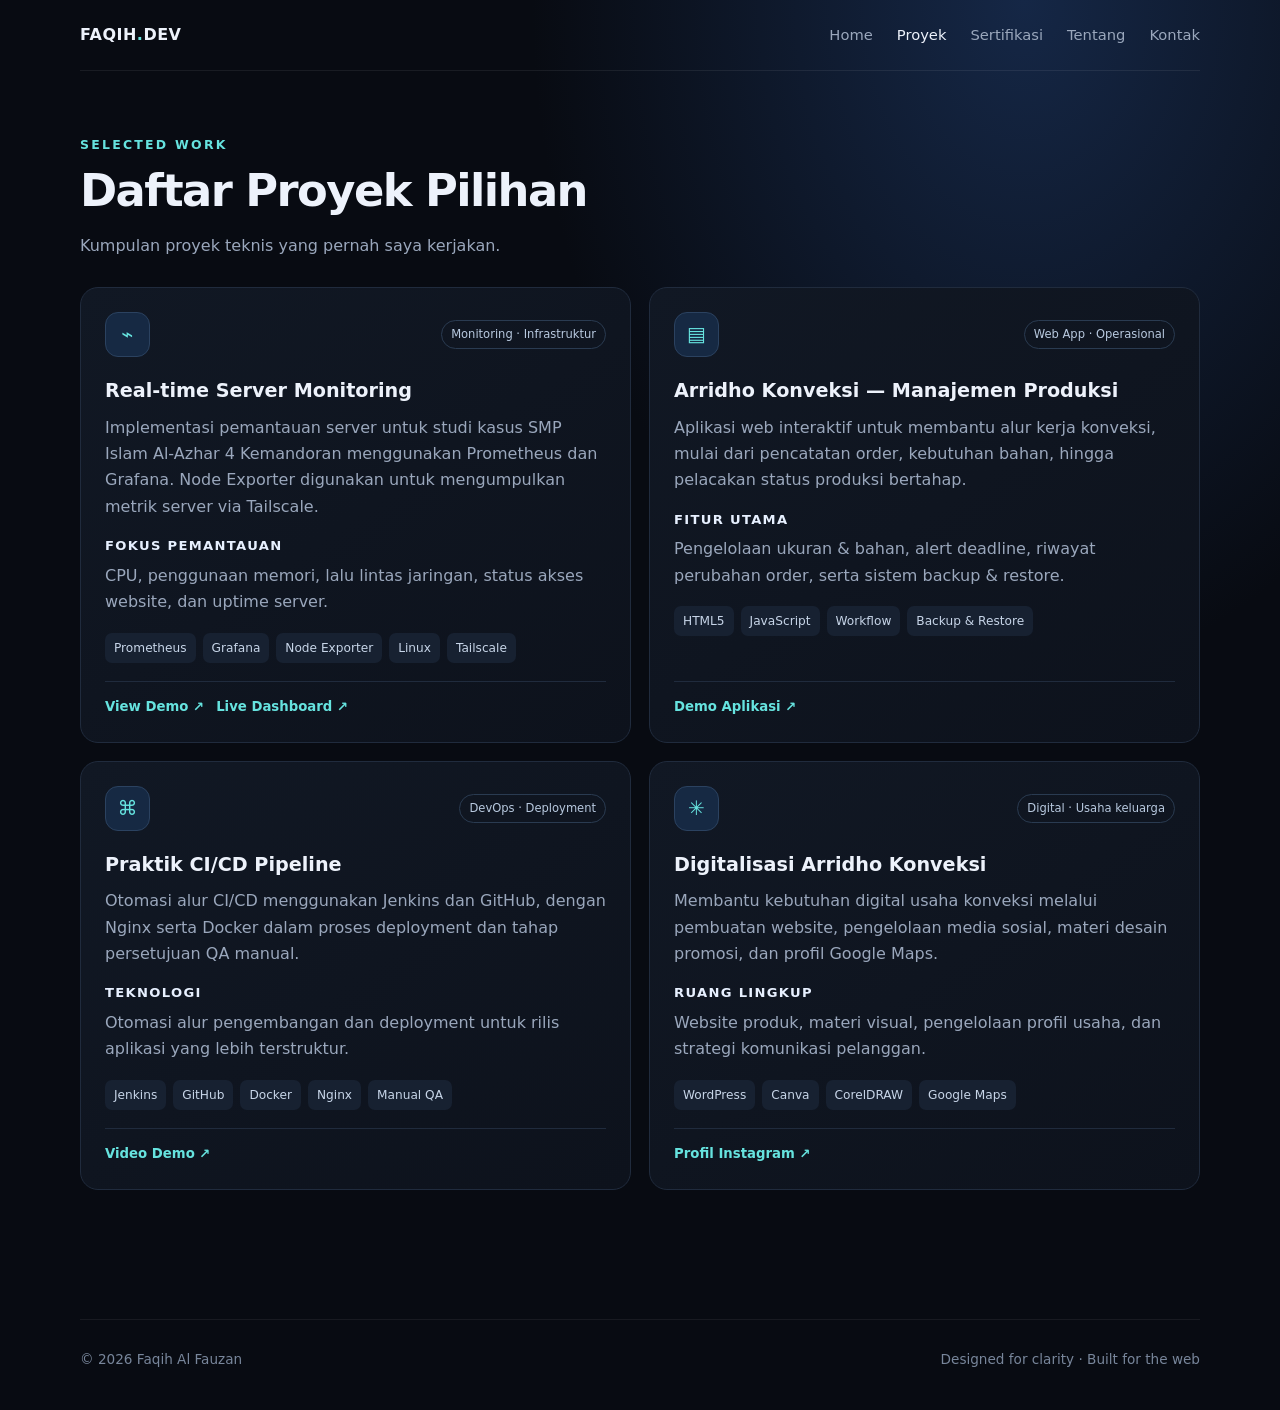
==== proyek.html @ d1272dd0 "first" ====
<!DOCTYPE html>
<html lang="id">
<head>
  <meta charset="UTF-8">
  <meta name="viewport" content="width=device-width, initial-scale=1.0">
  <title>Proyek — Faqih Al Fauzan</title>
  <link rel="stylesheet" href="style.css">
</head>
<body>
  <header class="wrap nav">
    <a class="brand" href="index.html">FAQIH<span>.</span>DEV</a>
    <nav class="navlinks">
      <a href="index.html">Home</a>
      <a href="proyek.html" style="color:var(--text);">Proyek</a>
      <a href="sertifikasi.html">Sertifikasi</a>
      <a href="index.html#tentang">Tentang</a>
      <a href="index.html#kontak">Kontak</a>
    </nav>
  </header>

  <main>
    <section class="section" id="proyek">
      <div class="wrap">
        <div class="section-head">
          <div class="kicker">Selected work</div>
          <h2>Daftar Proyek Pilihan</h2>
          <p>Kumpulan proyek teknis yang pernah saya kerjakan.</p>
        </div>
    <div class="grid">
      
      <article class="card">
        <div>
          <div class="card-top"><div class="iconbox">⌁</div><span class="tag">Monitoring · Infrastruktur</span></div>
          <h3>Real-time Server Monitoring</h3>
          <p>Implementasi pemantauan server untuk studi kasus SMP Islam Al-Azhar 4 Kemandoran menggunakan Prometheus dan Grafana. Node Exporter digunakan untuk mengumpulkan metrik server via Tailscale.</p>
          <div class="smalltitle">Fokus pemantauan</div>
          <p>CPU, penggunaan memori, lalu lintas jaringan, status akses website, dan uptime server.</p>
          <div class="tags"><span>Prometheus</span><span>Grafana</span><span>Node Exporter</span><span>Linux</span><span>Tailscale</span></div>
        </div>
        <div class="card-links">
          <a href="https://drive.google.com/file/d/1mEZrqIJ8GCMgLV-bnpQDoj_qxRdsIMr1/view" target="_blank">View Demo ↗</a>
          <a href="https://monitoring-server-alazhar4.cloud/dashboard/snapshot/jkQt5wFIuO4QXgEPCrFaNRKkNQijCdb3" target="_blank">Live Dashboard ↗</a>
        </div>
      </article>

      <article class="card">
        <div>
          <div class="card-top"><div class="iconbox">▤</div><span class="tag">Web App · Operasional</span></div>
          <h3>Arridho Konveksi — Manajemen Produksi</h3>
          <p>Aplikasi web interaktif untuk membantu alur kerja konveksi, mulai dari pencatatan order, kebutuhan bahan, hingga pelacakan status produksi bertahap.</p>
          <div class="smalltitle">Fitur utama</div>
          <p>Pengelolaan ukuran & bahan, alert deadline, riwayat perubahan order, serta sistem backup & restore.</p>
          <div class="tags"><span>HTML5</span><span>JavaScript</span><span>Workflow</span><span>Backup &amp; Restore</span></div>
        </div>
        <div class="card-links">
          <a href="https://arridhokonveksi.netlify.app/" target="_blank">Demo Aplikasi ↗</a>
        </div>
      </article>

      <article class="card">
        <div>
          <div class="card-top"><div class="iconbox">⌘</div><span class="tag">DevOps · Deployment</span></div>
          <h3>Praktik CI/CD Pipeline</h3>
          <p>Otomasi alur CI/CD menggunakan Jenkins dan GitHub, dengan Nginx serta Docker dalam proses deployment dan tahap persetujuan QA manual.</p>
          <div class="smalltitle">Teknologi</div>
          <p>Otomasi alur pengembangan dan deployment untuk rilis aplikasi yang lebih terstruktur.</p>
          <div class="tags"><span>Jenkins</span><span>GitHub</span><span>Docker</span><span>Nginx</span><span>Manual QA</span></div>
        </div>
        <div class="card-links">
          <a href="https://drive.google.com/file/d/1n6iSbP3Xh1uCx96jdlHXwXxUSgH8oL_4/view" target="_blank">Video Demo ↗</a>
        </div>
      </article>

      <article class="card">
        <div>
          <div class="card-top"><div class="iconbox">✳</div><span class="tag">Digital · Usaha keluarga</span></div>
          <h3>Digitalisasi Arridho Konveksi</h3>
          <p>Membantu kebutuhan digital usaha konveksi melalui pembuatan website, pengelolaan media sosial, materi desain promosi, dan profil Google Maps.</p>
          <div class="smalltitle">Ruang lingkup</div>
          <p>Website produk, materi visual, pengelolaan profil usaha, dan strategi komunikasi pelanggan.</p>
          <div class="tags"><span>WordPress</span><span>Canva</span><span>CorelDRAW</span><span>Google Maps</span></div>
        </div>
        <div class="card-links">
          <a href="https://www.instagram.com/ard_konveksi/" target="_blank">Profil Instagram ↗</a>
        </div>
      </article>

    </div>
  </div>
</section>
        <div class="grid">
          <!-- Kode kartu-kartu proyek kamu -->
        </div>
      </div>
    </section>
  </main>

  <footer class="wrap footer">
    <span>© <span id="year"></span> Faqih Al Fauzan</span>
    <span>Designed for clarity · Built for the web</span>
  </footer>
  <script src="script.js"></script>
</body>
</html>
---- style.css ----
:root{
  --bg:#080b12;
  --panel:#101622;
  --panel2:#0c111b;
  --text:#edf2fb;
  --muted:#9aa7bc;
  --line:#202b3d;
  --blue:#6ea8fe;
  --cyan:#66e3df;
  --green:#9af0bd;
  --max:1120px;
}

*{
  box-sizing:border-box;
}

html{
  scroll-behavior:smooth;
}

body{
  margin:0;
  background:radial-gradient(ellipse at 80% 0%,#152746 0,transparent 34%),var(--bg);
  color:var(--text);
  font-family:Inter,ui-sans-serif,system-ui,-apple-system,BlinkMacSystemFont,"Segoe UI",sans-serif;
  line-height:1.65;
}

a{
  color:inherit;
  text-decoration:none;
}

.wrap{
  width:min(var(--max),calc(100% - 40px));
  margin:auto;
}

.nav{
  display:flex;
  align-items:center;
  justify-content:space-between;
  padding:22px 0;
  border-bottom:1px solid #ffffff12;
}

.brand{
  font-weight:800;
  letter-spacing:.03em;
}

.brand span{
  color:var(--cyan);
}

.navlinks{
  display:flex;
  gap:24px;
  color:var(--muted);
  font-size:.92rem;
}

.navlinks a:hover{
  color:var(--text);
}

.hero{
  padding:92px 0 70px;
  display:grid;
  grid-template-columns:1.25fr .75fr;
  gap:55px;
  align-items:center;
}

.eyebrow{
  display:inline-flex;
  gap:9px;
  align-items:center;
  padding:7px 12px;
  border:1px solid #2c4763;
  background:#0c1b2b;
  border-radius:99px;
  color:#b9d8ff;
  font-size:.8rem;
  margin-bottom:15px;
}

.dot{
  width:7px;
  height:7px;
  border-radius:50%;
  background:var(--green);
  box-shadow:0 0 14px #9af0bd;
}

.profile-avatar{
  width:90px;
  height:90px;
  border-radius:50%;
  object-fit:cover;
  border:2px solid var(--cyan);
  box-shadow:0 0 20px rgba(102,227,223,.2);
  display:block;
  margin-bottom:15px;
}

.hero h1{
  font-size:clamp(2.8rem,6vw,5.2rem);
  line-height:1.03;
  letter-spacing:-.055em;
  margin:15px 0 22px;
}

.hero h1 span{
  background:linear-gradient(100deg,var(--blue),var(--cyan));
  color:transparent;
  -webkit-background-clip:text;
  background-clip:text;
}

.hero p{
  color:var(--muted);
  font-size:1.08rem;
  max-width:650px;
}

.actions{
  display:flex;
  gap:12px;
  flex-wrap:wrap;
  margin-top:28px;
}

.btn{
  display:inline-flex;
  align-items:center;
  justify-content:center;
  padding:12px 18px;
  border-radius:12px;
  border:1px solid var(--line);
  font-weight:700;
  font-size:.92rem;
  transition:.2s;
  cursor:pointer;
}

.btn.primary{
  background:linear-gradient(120deg,#7db3ff,#63ded8);
  color:#07111c;
  border:0;
}

.btn.secondary{
  background:#162438;
  color:#dce9fa;
  border-color:#2a4363;
}

.btn:hover{
  transform:translateY(-2px);
}

.terminal{
  border:1px solid #26364d;
  background:linear-gradient(145deg,#111a29,#0a0e16);
  border-radius:18px;
  overflow:hidden;
  box-shadow:0 24px 80px #0007;
}

.termbar{
  padding:13px 16px;
  border-bottom:1px solid var(--line);
  display:flex;
  gap:7px;
}

.termbar i{
  height:9px;
  width:9px;
  border-radius:50%;
  background:#ff6d6d;
}

.termbar i:nth-child(2){
  background:#f5c96a;
}

.termbar i:nth-child(3){
  background:#6ee7a8;
}

.termcontent{
  padding:22px;
  font-family:ui-monospace,SFMono-Regular,Consolas,monospace;
  font-size:.9rem;
  color:#bdcce0;
}

.termcontent p{
  margin:0 0 13px;
  color:#bdcce0;
  font-size:.9rem;
}

.prompt{
  color:var(--cyan);
}

.codeblue{
  color:#8ebcff;
}

.codegreen{
  color:#9af0bd;
}

.section{
  padding:64px 0;
}

.section-head{
  max-width:680px;
  margin-bottom:28px;
}

.kicker{
  color:var(--cyan);
  font-size:.78rem;
  text-transform:uppercase;
  letter-spacing:.18em;
  font-weight:800;
}

.section h2{
  font-size:clamp(1.9rem,4vw,2.8rem);
  line-height:1.15;
  letter-spacing:-.035em;
  margin:9px 0 12px;
}

.section-head p,.muted{
  color:var(--muted);
}

.grid{
  display:grid;
  grid-template-columns:repeat(2,minmax(0,1fr));
  gap:18px;
}

.card{
  border:1px solid var(--line);
  background:linear-gradient(145deg,#111824,#0d121c);
  border-radius:18px;
  padding:24px;
  min-width:0;
  display:flex;
  flex-direction:column;
  justify-content:space-between;
}

.card:hover{
  border-color:#426082;
}

.card-top{
  display:flex;
  align-items:center;
  justify-content:space-between;
  gap:12px;
}

.iconbox{
  width:45px;
  height:45px;
  border-radius:13px;
  display:grid;
  place-items:center;
  background:#162943;
  color:var(--cyan);
  font-size:1.25rem;
  border:1px solid #2b4260;
}

.tag{
  border:1px solid #2a3b51;
  color:#b8c9df;
  border-radius:99px;
  padding:4px 9px;
  font-size:.72rem;
}

.card h3{
  margin:18px 0 8px;
  font-size:1.2rem;
}

.card p{
  color:var(--muted);
  margin:0 0 15px;
}

.tags{
  display:flex;
  flex-wrap:wrap;
  gap:7px;
  margin-top:17px;
}

.tags span{
  font-size:.76rem;
  padding:5px 9px;
  border-radius:7px;
  background:#172131;
  color:#c7d5e8;
}

.card-links{
  display:flex;
  gap:12px;
  margin-top:18px;
  padding-top:14px;
  border-top:1px solid var(--line);
}

.card-links a{
  font-size:.83rem;
  font-weight:700;
  color:var(--cyan);
  display:inline-flex;
  align-items:center;
  gap:4px;
}

.card-links a:hover{
  text-decoration:underline;
}

.smalltitle{
  color:#e7f0ff;
  font-size:.82rem;
  font-weight:800;
  text-transform:uppercase;
  letter-spacing:.1em;
  margin:15px 0 6px;
}

.skillgrid{
  display:grid;
  grid-template-columns:repeat(4,1fr);
  gap:12px;
}

.skill{
  padding:16px;
  border:1px solid var(--line);
  background:#0e1420;
  border-radius:12px;
}

.skill strong{
  display:block;
  font-size:.95rem;
}

.skill small{
  color:var(--muted);
}

.certgrid{
  display:grid;
  grid-template-columns:repeat(3,minmax(0,1fr));
  gap:18px;
  margin-top:20px;
}

.cert-card{
  overflow:hidden;
  border:1px solid var(--line);
  background:linear-gradient(145deg,#111824,#0d121c);
  border-radius:16px;
  transition:transform .25s ease,border-color .25s ease;
}

.cert-card:hover{
  transform:translateY(-4px);
  border-color:var(--cyan);
}

.cert-image-link{
  position:relative;
  display:flex;
  align-items:center;
  justify-content:center;
  height:220px;
  padding:14px;
  overflow:hidden;
  background:#080b12;
  border-bottom:1px solid var(--line);
}

.cert-image{
  display:block;
  width:100%;
  height:100%;
  object-fit:contain;
  transition:transform .3s ease;
}

.cert-card:hover .cert-image{
  transform:scale(1.03);
}

.cert-zoom{
  position:absolute;
  right:12px;
  bottom:12px;
  padding:7px 11px;
  border:1px solid #35445b;
  border-radius:8px;
  background:rgba(8,11,18,.92);
  color:var(--cyan);
  font-size:12px;
  opacity:0;
  transition:opacity .2s ease;
}

.cert-card:hover .cert-zoom,
.cert-image-link:focus-visible .cert-zoom{
  opacity:1;
}

.cert-info{
  padding:18px;
}

.cert-label{
  color:var(--cyan);
  font-size:10px;
  font-weight:800;
  letter-spacing:1.4px;
}

.cert-info h3{
  margin:9px 0 7px;
  font-size:1rem;
  line-height:1.4;
  color:var(--text);
}

.cert-info p{
  margin:0;
  font-size:.82rem;
  color:var(--muted);
}

.about{
  display:grid;
  grid-template-columns:.8fr 1.2fr;
  gap:24px;
}

.aboutbox{
  border:1px solid var(--line);
  border-radius:18px;
  padding:25px;
  background:#101622;
}

.aboutbox p{
  color:var(--muted);
}

.contact{
  display:flex;
  justify-content:space-between;
  align-items:center;
  gap:25px;
  padding:30px;
  border:1px solid #2c4562;
  border-radius:20px;
  background:linear-gradient(120deg,#111e30,#101721);
}

.contact h2{
  margin-top:0;
}

.contact p{
  color:var(--muted);
  margin-bottom:0;
}

.contactlinks{
  display:flex;
  gap:10px;
  flex-wrap:wrap;
}

.footer{
  padding:28px 0 40px;
  color:#78869b;
  font-size:.85rem;
  display:flex;
  justify-content:space-between;
  gap:15px;
  border-top:1px solid #ffffff10;
  margin-top:65px;
}

@media(max-width:780px){
  .hero{grid-template-columns:1fr;padding:62px 0 45px;gap:30px}
  .navlinks{gap:12px;font-size:.8rem}
  .grid,.about,.certgrid{grid-template-columns:1fr}
  .skillgrid{grid-template-columns:repeat(2,1fr)}
  .contact{align-items:flex-start;flex-direction:column}
  .section{padding:46px 0}
  .wrap{width:min(var(--max),calc(100% - 28px))}
  .hero h1{font-size:3.25rem}
}

@media(max-width:560px){
  .certgrid{grid-template-columns:1fr}
  .cert-image-link{height:240px}
  .cert-zoom{opacity:1}
}

@media(max-width:420px){
  .navlinks a:nth-child(2){display:none}
  .hero h1{font-size:2.7rem}
  .card{padding:19px}
}
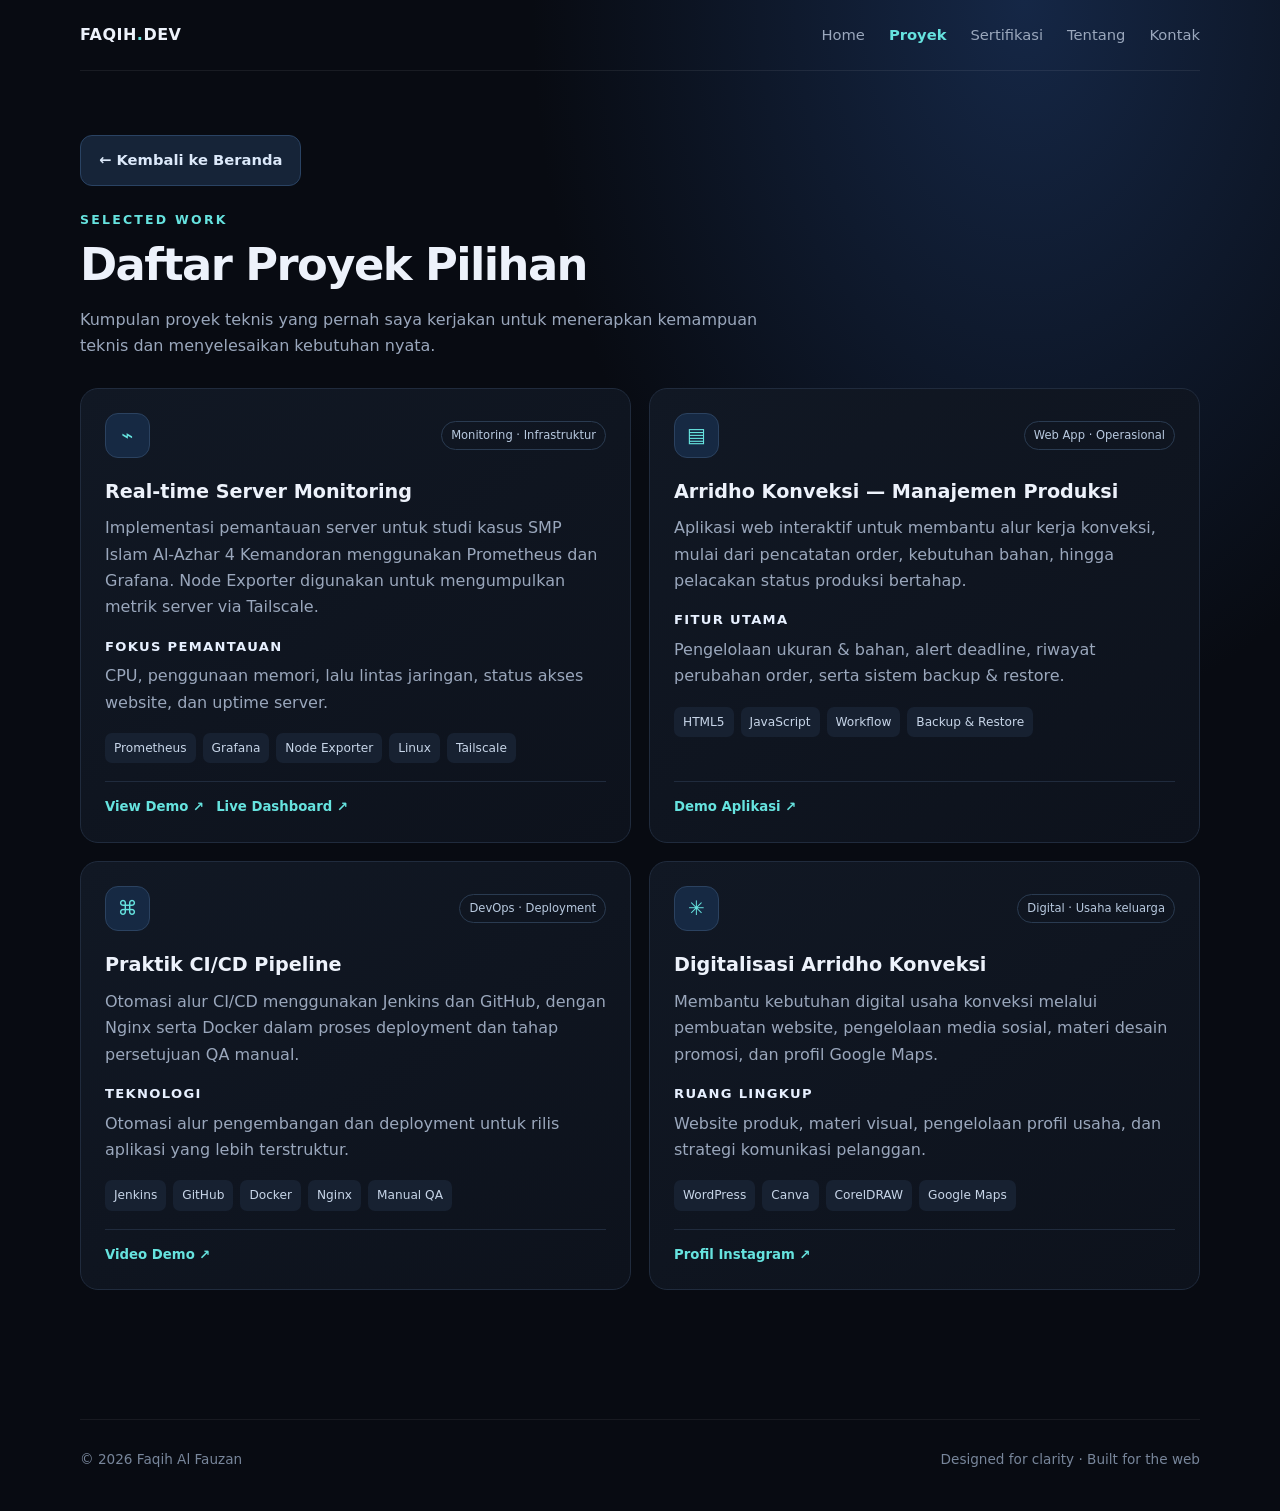
==== commit 56c81c2c: "push tambahan" ====
--- a/proyek.html
+++ b/proyek.html
@@ -1,31 +1,34 @@
 <!DOCTYPE html>
 <html lang="id">
 <head>
-  <meta charset="UTF-8">
-  <meta name="viewport" content="width=device-width, initial-scale=1.0">
-  <title>Proyek — Faqih Al Fauzan</title>
-  <link rel="stylesheet" href="style.css">
+<meta charset="UTF-8">
+<meta name="viewport" content="width=device-width, initial-scale=1.0">
+<title>Proyek — Faqih Al Fauzan</title>
+<link rel="icon" href="data:image/svg+xml,<svg xmlns=%22http://www.w3.org/2000/svg%22 viewBox=%220 0 100 100%22><text y=%22.9em%22 font-size=%2290%22>💻</text></svg>">
+<link rel="stylesheet" href="style.css">
 </head>
 <body>
-  <header class="wrap nav">
-    <a class="brand" href="index.html">FAQIH<span>.</span>DEV</a>
-    <nav class="navlinks">
-      <a href="index.html">Home</a>
-      <a href="proyek.html" style="color:var(--text);">Proyek</a>
-      <a href="sertifikasi.html">Sertifikasi</a>
-      <a href="index.html#tentang">Tentang</a>
-      <a href="index.html#kontak">Kontak</a>
-    </nav>
-  </header>
 
-  <main>
-    <section class="section" id="proyek">
-      <div class="wrap">
-        <div class="section-head">
-          <div class="kicker">Selected work</div>
-          <h2>Daftar Proyek Pilihan</h2>
-          <p>Kumpulan proyek teknis yang pernah saya kerjakan.</p>
-        </div>
+<header class="wrap nav">
+  <a class="brand" href="index.html">FAQIH<span>.</span>DEV</a>
+  <nav class="navlinks" aria-label="Navigasi utama">
+    <a href="index.html">Home</a>
+    <a href="proyek.html" class="active">Proyek</a>
+    <a href="sertifikasi.html">Sertifikasi</a>
+    <a href="index.html#tentang">Tentang</a>
+    <a href="index.html#kontak">Kontak</a>
+  </nav>
+</header>
+
+<main>
+<section class="section" id="proyek">
+  <div class="wrap">
+    <a href="index.html" class="btn secondary" style="margin-bottom: 24px; display: inline-flex;">← Kembali ke Beranda</a>
+    <div class="section-head">
+      <div class="kicker">Selected work</div>
+      <h2>Daftar Proyek Pilihan</h2>
+      <p>Kumpulan proyek teknis yang pernah saya kerjakan untuk menerapkan kemampuan teknis dan menyelesaikan kebutuhan nyata.</p>
+    </div>
     <div class="grid">
       
       <article class="card">
@@ -88,17 +91,13 @@
     </div>
   </div>
 </section>
-        <div class="grid">
-          <!-- Kode kartu-kartu proyek kamu -->
-        </div>
-      </div>
-    </section>
-  </main>
+</main>
 
-  <footer class="wrap footer">
-    <span>© <span id="year"></span> Faqih Al Fauzan</span>
-    <span>Designed for clarity · Built for the web</span>
-  </footer>
-  <script src="script.js"></script>
+<footer class="wrap footer">
+  <span>© <span id="year"></span> Faqih Al Fauzan</span>
+  <span>Designed for clarity · Built for the web</span>
+</footer>
+
+<script src="script.js"></script>
 </body>
 </html>
--- a/style.css
+++ b/style.css
@@ -61,8 +61,9 @@
   font-size:.92rem;
 }
 
-.navlinks a:hover{
-  color:var(--text);
+.navlinks a:hover, .navlinks a.active{
+  color:var(--cyan);
+  font-weight:700;
 }
 
 .hero{
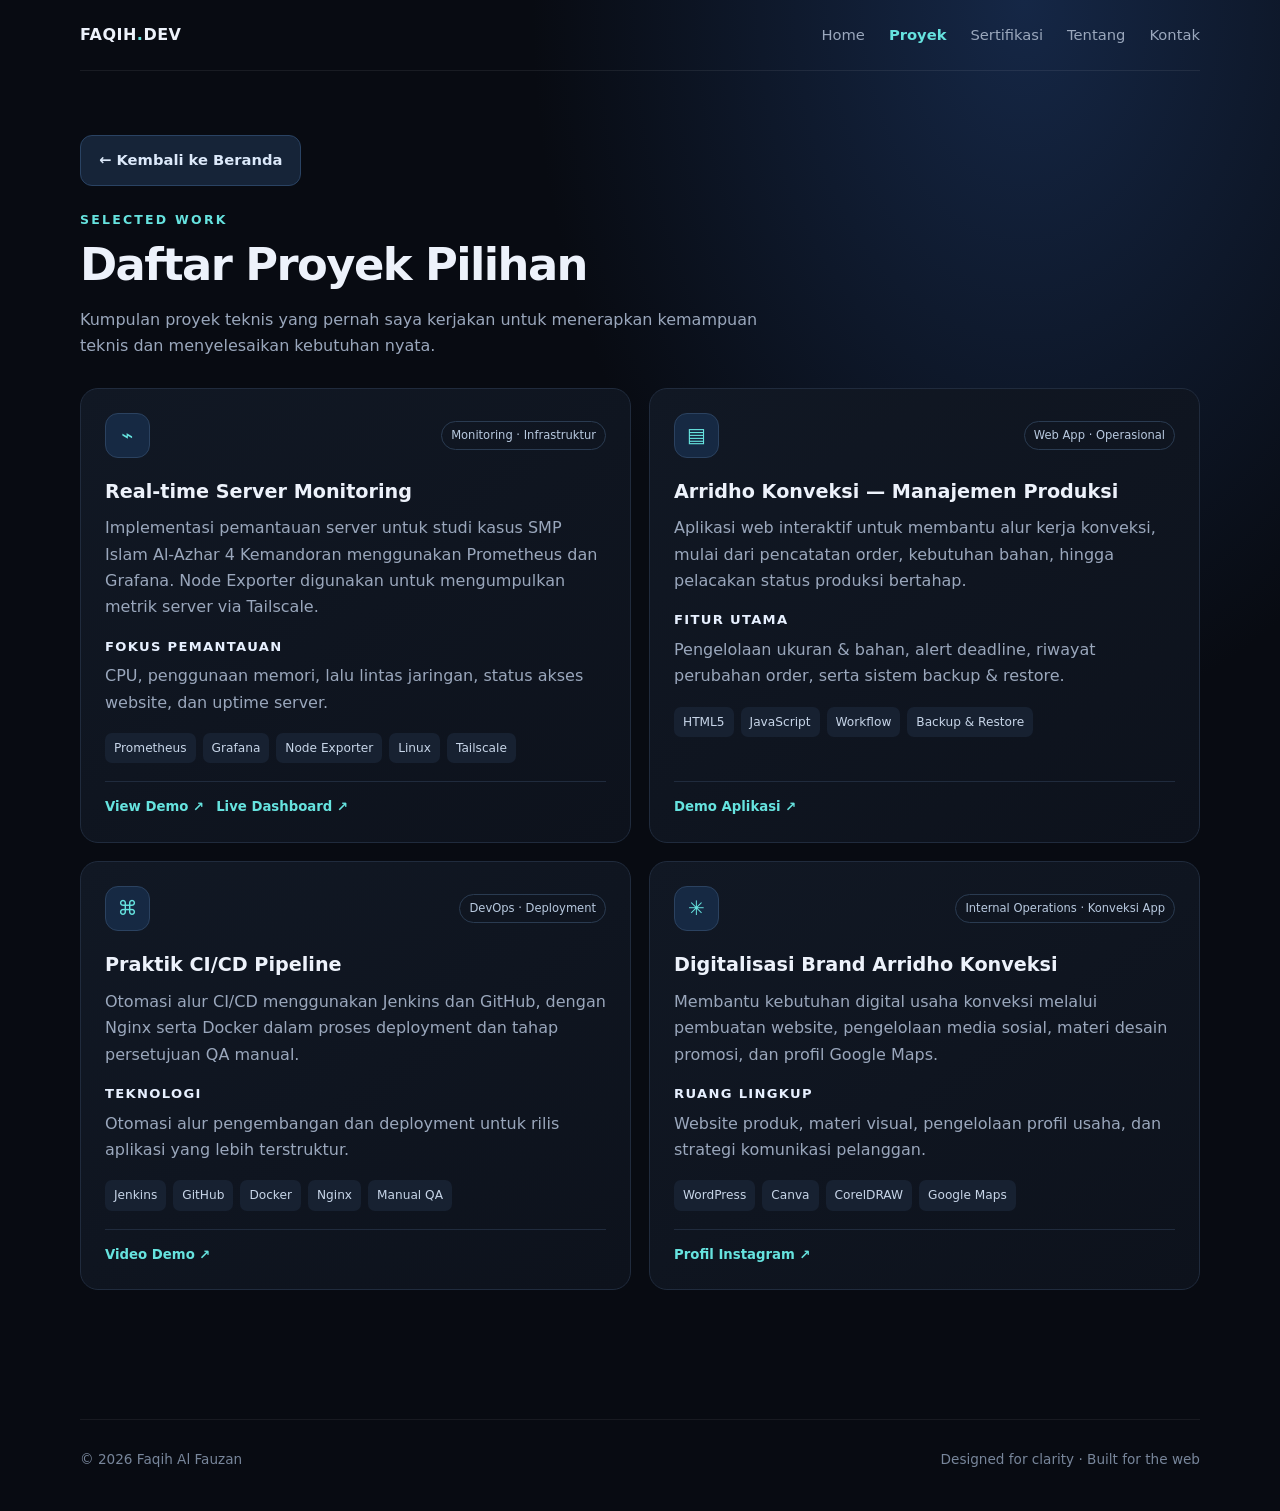
==== commit d3971ca2: "update" ====
--- a/proyek.html
+++ b/proyek.html
@@ -76,8 +76,8 @@
 
       <article class="card">
         <div>
-          <div class="card-top"><div class="iconbox">✳</div><span class="tag">Digital · Usaha keluarga</span></div>
-          <h3>Digitalisasi Arridho Konveksi</h3>
+          <div class="card-top"><div class="iconbox">✳</div><span class="tag">Internal Operations · Konveksi App</span></div>
+          <h3>Digitalisasi Brand Arridho Konveksi</h3>
           <p>Membantu kebutuhan digital usaha konveksi melalui pembuatan website, pengelolaan media sosial, materi desain promosi, dan profil Google Maps.</p>
           <div class="smalltitle">Ruang lingkup</div>
           <p>Website produk, materi visual, pengelolaan profil usaha, dan strategi komunikasi pelanggan.</p>
